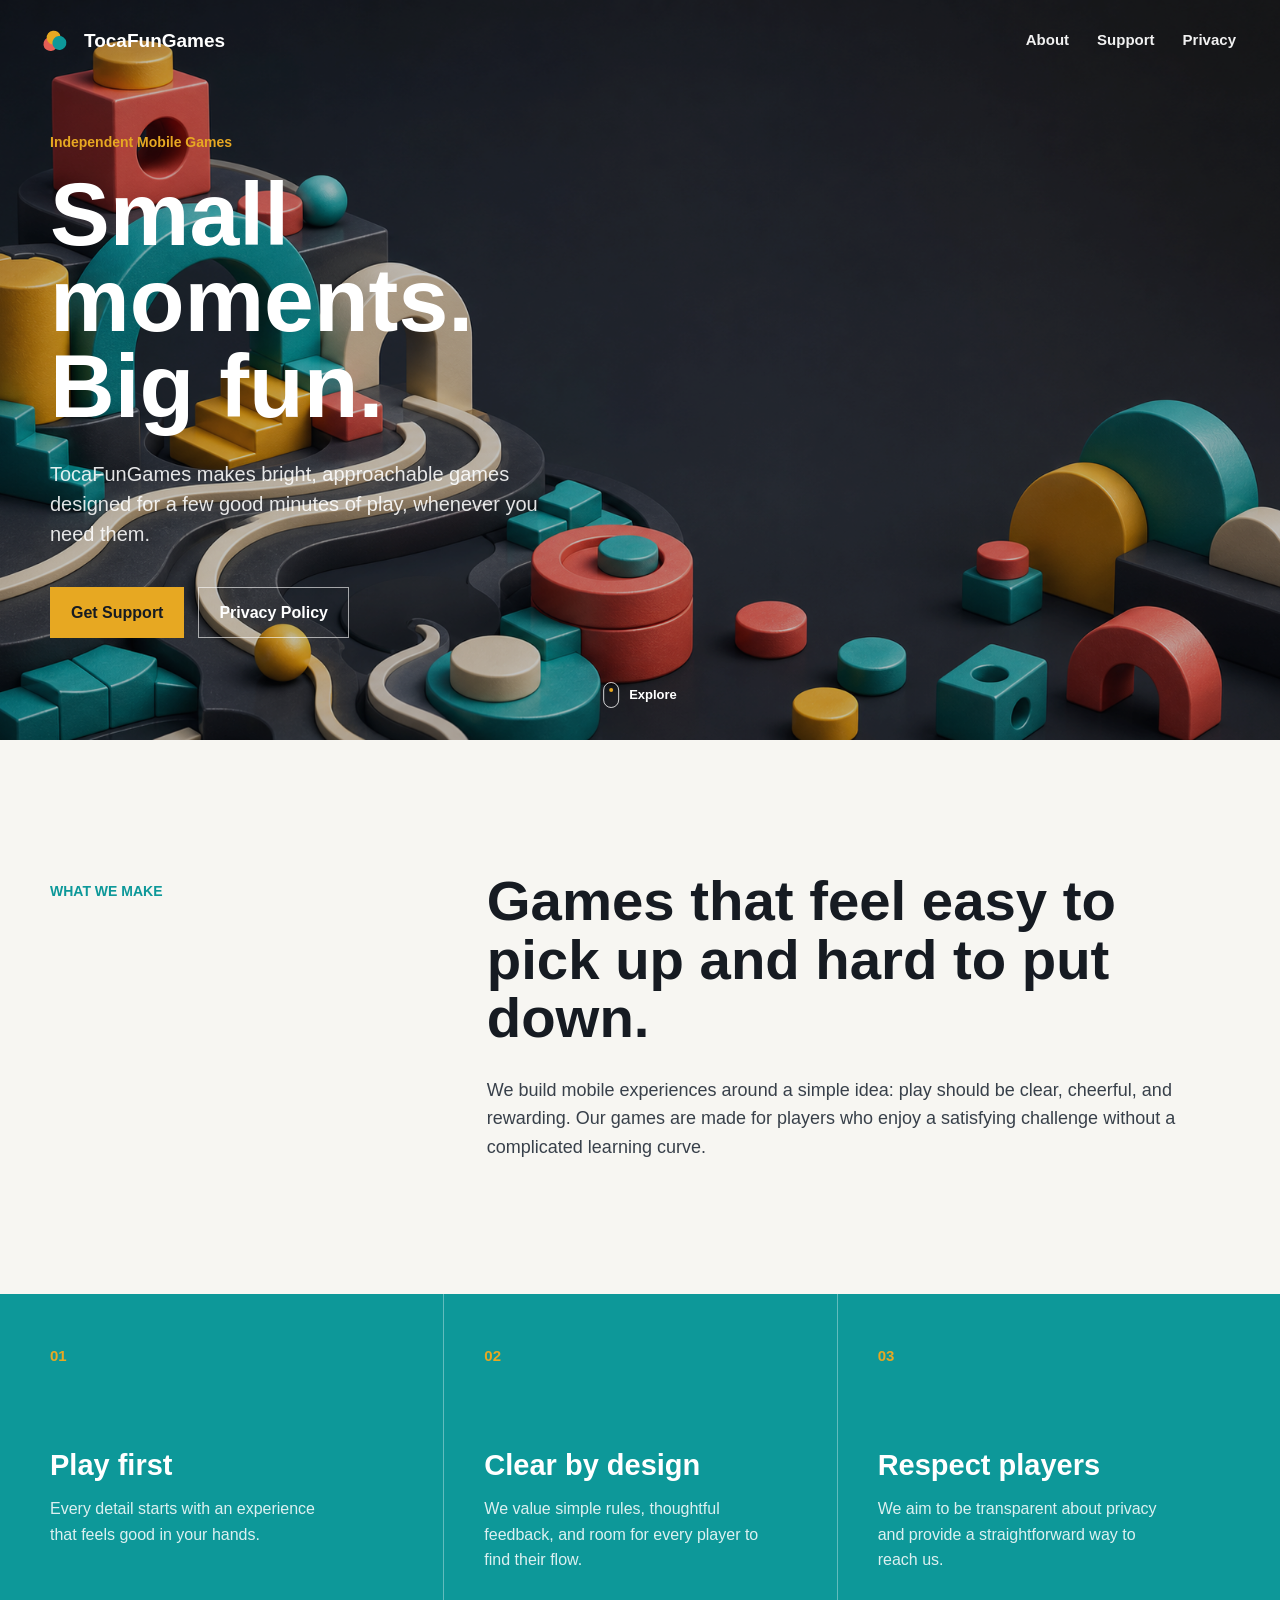
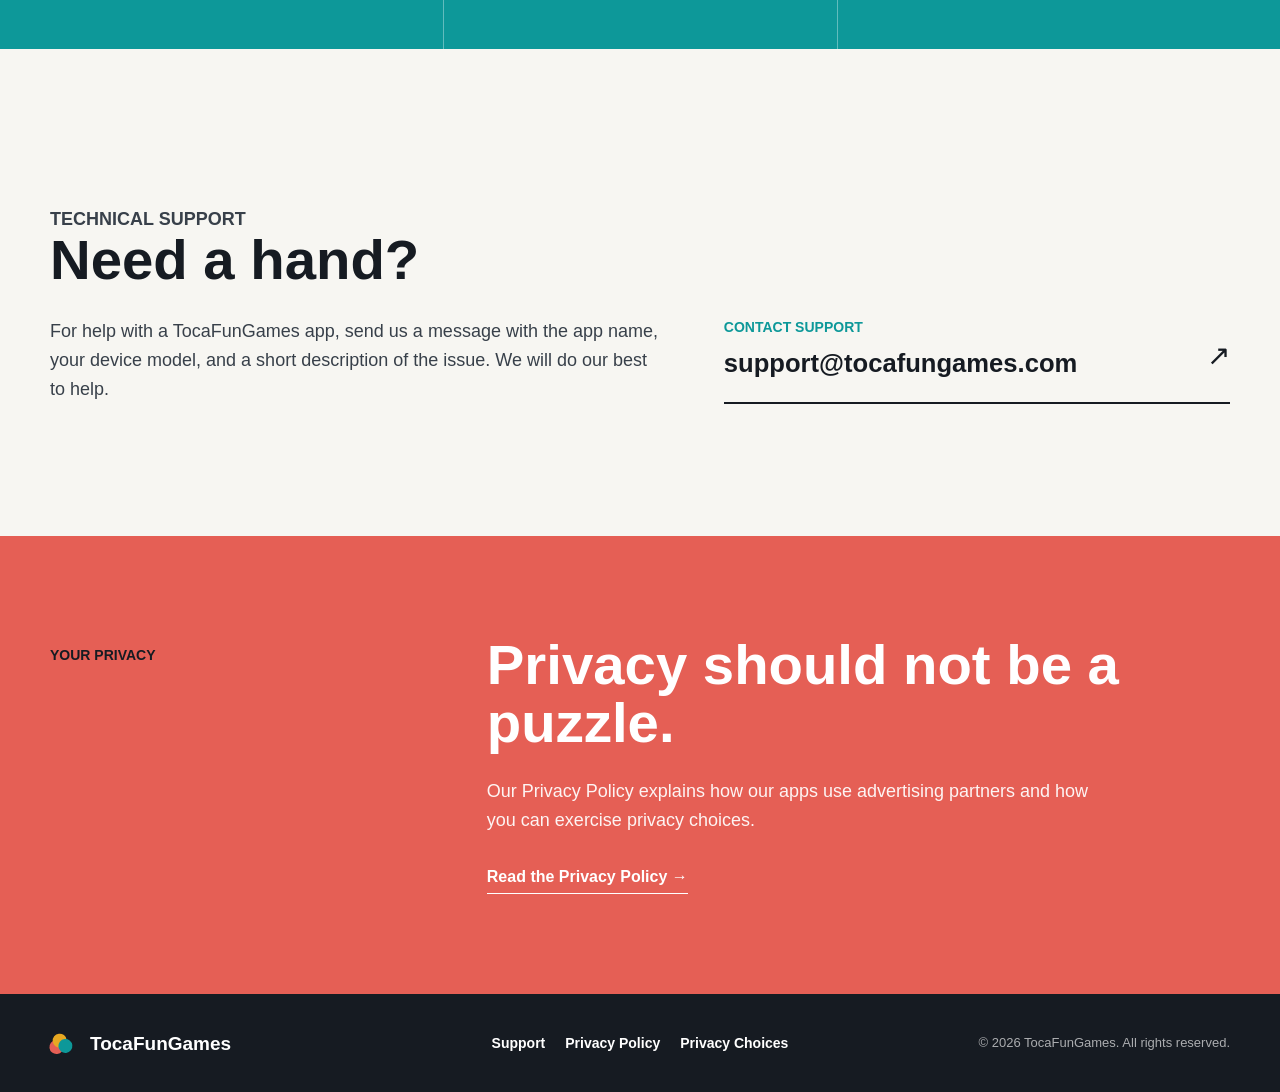
==== index.html @ 4f028a5f "Publish TocaFunGames website" ====
<!doctype html>
<html lang="en">
  <head>
    <meta charset="utf-8">
    <meta name="viewport" content="width=device-width, initial-scale=1">
    <meta name="description" content="TocaFunGames creates playful mobile games for curious players everywhere.">
    <meta name="theme-color" content="#151a21">
    <link rel="icon" href="/favicon.svg" type="image/svg+xml">
    <link rel="stylesheet" href="/assets/site.css">
    <title>TocaFunGames | Playful Games, Made with Care</title>
  </head>
  <body>
    <a class="skip-link" href="#main-content">Skip to content</a>
    <header class="site-header">
      <a class="brand" href="/" aria-label="TocaFunGames home">
        <span class="brand-mark" aria-hidden="true"><i></i><i></i><i></i></span>
        <span>TocaFunGames</span>
      </a>
      <button class="menu-button" type="button" aria-expanded="false" aria-controls="site-navigation">
        <span class="sr-only">Open navigation</span>
        <span aria-hidden="true"></span><span aria-hidden="true"></span>
      </button>
      <nav id="site-navigation" class="site-nav" aria-label="Primary navigation">
        <a href="#about">About</a>
        <a href="#support">Support</a>
        <a href="/privacy/">Privacy</a>
      </nav>
    </header>

    <main id="main-content">
      <section class="hero" aria-labelledby="hero-title">
        <img class="hero-art" src="/assets/playful-world.png" alt="Colorful abstract game pieces arranged in a playful world">
        <div class="hero-shade"></div>
        <div class="hero-content page-width">
          <p class="eyebrow">Independent Mobile Games</p>
          <h1 id="hero-title">Small moments.<br>Big fun.</h1>
          <p class="hero-copy">TocaFunGames makes bright, approachable games designed for a few good minutes of play, whenever you need them.</p>
          <div class="hero-actions">
            <a class="button button-primary" href="#support">Get Support</a>
            <a class="button button-quiet" href="/privacy/">Privacy Policy</a>
          </div>
        </div>
        <a class="scroll-cue" href="#about" aria-label="Explore TocaFunGames"><span></span>Explore</a>
      </section>

      <section id="about" class="intro section page-width" aria-labelledby="about-title">
        <div class="section-label">What we make</div>
        <div class="intro-copy">
          <h2 id="about-title">Games that feel easy to pick up and hard to put down.</h2>
          <p>We build mobile experiences around a simple idea: play should be clear, cheerful, and rewarding. Our games are made for players who enjoy a satisfying challenge without a complicated learning curve.</p>
        </div>
      </section>

      <section class="principles" aria-label="TocaFunGames principles">
        <div class="page-width principle-grid">
          <article>
            <span class="number">01</span>
            <h2>Play first</h2>
            <p>Every detail starts with an experience that feels good in your hands.</p>
          </article>
          <article>
            <span class="number">02</span>
            <h2>Clear by design</h2>
            <p>We value simple rules, thoughtful feedback, and room for every player to find their flow.</p>
          </article>
          <article>
            <span class="number">03</span>
            <h2>Respect players</h2>
            <p>We aim to be transparent about privacy and provide a straightforward way to reach us.</p>
          </article>
        </div>
      </section>

      <section id="support" class="support section page-width" aria-labelledby="support-title">
        <div>
          <p class="section-label">Technical Support</p>
          <h2 id="support-title">Need a hand?</h2>
          <p>For help with a TocaFunGames app, send us a message with the app name, your device model, and a short description of the issue. We will do our best to help.</p>
        </div>
        <a class="support-email" href="mailto:support@tocafungames.com">
          <span>Contact support</span>
          <strong>support@tocafungames.com</strong>
          <span class="arrow" aria-hidden="true">&#8599;</span>
        </a>
      </section>

      <section class="privacy-callout" aria-labelledby="privacy-callout-title">
        <div class="page-width privacy-callout-grid">
          <p class="section-label">Your privacy</p>
          <div>
            <h2 id="privacy-callout-title">Privacy should not be a puzzle.</h2>
            <p>Our Privacy Policy explains how our apps use advertising partners and how you can exercise privacy choices.</p>
            <a class="text-link" href="/privacy/">Read the Privacy Policy <span aria-hidden="true">&#8594;</span></a>
          </div>
        </div>
      </section>
    </main>

    <footer class="site-footer">
      <div class="page-width footer-grid">
        <a class="brand" href="/" aria-label="TocaFunGames home">
          <span class="brand-mark" aria-hidden="true"><i></i><i></i><i></i></span>
          <span>TocaFunGames</span>
        </a>
        <div class="footer-links">
          <a href="#support">Support</a>
          <a href="/privacy/">Privacy Policy</a>
          <a href="/privacy/choices/">Privacy Choices</a>
        </div>
        <p class="copyright">&copy; <span id="year">2026</span> TocaFunGames. All rights reserved.</p>
      </div>
    </footer>
    <script src="/assets/site.js"></script>
  </body>
</html>
---- assets/site.css ----
:root {
  --ink: #161b22;
  --ink-soft: #38404a;
  --paper: #f7f6f2;
  --paper-warm: #efede6;
  --line: #d9d6cd;
  --teal: #0d9899;
  --coral: #e55f55;
  --yellow: #e7a822;
  --mint: #d8f1ed;
  --white: #ffffff;
  --max-width: 1180px;
}

* { box-sizing: border-box; }
html { scroll-behavior: smooth; }
body { margin: 0; background: var(--paper); color: var(--ink); font-family: Inter, ui-sans-serif, -apple-system, BlinkMacSystemFont, "Segoe UI", sans-serif; font-size: 16px; line-height: 1.6; }
a { color: inherit; text-decoration: none; }
a:focus-visible, button:focus-visible { outline: 3px solid var(--yellow); outline-offset: 4px; }
button { font: inherit; }
.page-width { width: min(calc(100% - 48px), var(--max-width)); margin: 0 auto; }
.sr-only { clip: rect(0, 0, 0, 0); clip-path: inset(50%); height: 1px; overflow: hidden; position: absolute; white-space: nowrap; width: 1px; }
.skip-link { background: var(--yellow); color: var(--ink); font-weight: 700; left: 16px; padding: 10px 14px; position: absolute; top: -50px; z-index: 20; }
.skip-link:focus { top: 16px; }

.site-header { align-items: center; color: var(--white); display: flex; justify-content: space-between; left: 50%; max-width: 1380px; padding: 28px 44px; position: absolute; top: 0; transform: translateX(-50%); width: 100%; z-index: 5; }
.site-header-light { color: var(--ink); position: relative; }
.brand { align-items: center; display: inline-flex; font-size: 19px; font-weight: 800; gap: 10px; line-height: 1; white-space: nowrap; }
.brand-mark { display: inline-grid; grid-template-columns: repeat(3, 8px); height: 22px; place-items: center; transform: rotate(-7deg); width: 30px; }
.brand-mark i { border-radius: 50%; display: block; height: 14px; width: 14px; }
.brand-mark i:nth-child(1) { background: var(--coral); transform: translate(2px, 3px); }
.brand-mark i:nth-child(2) { background: var(--yellow); transform: translate(-2px, -3px); }
.brand-mark i:nth-child(3) { background: var(--teal); transform: translate(-5px, 3px); }
.site-nav { align-items: center; display: flex; gap: 28px; }
.site-nav a { font-size: 15px; font-weight: 650; opacity: .94; }
.site-nav a:hover, .site-nav a[aria-current="page"] { color: var(--yellow); }
.site-header-light .site-nav a:hover, .site-header-light .site-nav a[aria-current="page"] { color: var(--coral); }
.menu-button { background: transparent; border: 0; cursor: pointer; display: none; height: 40px; padding: 8px; width: 40px; }
.menu-button > span:not(.sr-only) { background: currentColor; display: block; height: 2px; margin: 5px 0; width: 24px; }

.hero { background: var(--ink); color: var(--white); min-height: 740px; overflow: hidden; position: relative; }
.hero-art { height: 100%; inset: 0; object-fit: cover; object-position: center; position: absolute; width: 100%; }
.hero-shade { background: rgba(11, 15, 21, .25); inset: 0; position: absolute; }
.hero-content { display: flex; flex-direction: column; justify-content: center; min-height: 740px; padding: 132px 0 100px; position: relative; z-index: 1; }
.eyebrow, .section-label { color: var(--teal); font-size: 14px; font-weight: 800; line-height: 1.2; margin: 0 0 20px; }
.hero .eyebrow { color: var(--yellow); }
.hero h1 { font-size: clamp(54px, 7vw, 104px); letter-spacing: 0; line-height: .96; margin: 0; max-width: 680px; }
.hero-copy { color: rgba(255,255,255,.88); font-size: 20px; line-height: 1.5; margin: 30px 0 0; max-width: 535px; }
.hero-actions { display: flex; flex-wrap: wrap; gap: 14px; margin-top: 38px; }
.button { align-items: center; border: 1px solid transparent; display: inline-flex; font-weight: 750; justify-content: center; min-height: 48px; padding: 12px 20px; transition: background-color .2s ease, color .2s ease, border-color .2s ease; }
.button-primary { background: var(--yellow); color: var(--ink); }
.button-primary:hover { background: #ffd26a; }
.button-quiet { border-color: rgba(255,255,255,.6); color: var(--white); }
.button-quiet:hover { background: var(--white); color: var(--ink); }
.scroll-cue { align-items: center; bottom: 32px; display: flex; font-size: 13px; font-weight: 700; gap: 10px; left: 50%; position: absolute; transform: translateX(-50%); z-index: 1; }
.scroll-cue span { border: 1px solid rgba(255,255,255,.8); border-radius: 99px; display: block; height: 26px; position: relative; width: 16px; }
.scroll-cue span::after { background: var(--yellow); border-radius: 50%; content: ""; height: 4px; left: 5px; position: absolute; top: 5px; width: 4px; }

.section { padding: 132px 0; }
.intro { display: grid; gap: 8vw; grid-template-columns: minmax(140px, .45fr) minmax(0, 1fr); }
.section-label { margin: 11px 0 0; text-transform: uppercase; }
.intro h2, .support h2, .privacy-callout h2, .choice-heading h1 { font-size: clamp(36px, 4.4vw, 63px); letter-spacing: 0; line-height: 1.04; margin: 0; max-width: 780px; }
.intro p, .support p { color: var(--ink-soft); font-size: 18px; margin: 28px 0 0; max-width: 700px; }

.principles { background: var(--teal); color: var(--white); }
.principle-grid { display: grid; grid-template-columns: repeat(3, 1fr); }
.principle-grid article { min-height: 355px; padding: 50px 40px 45px 0; }
.principle-grid article + article { border-left: 1px solid rgba(255,255,255,.35); padding-left: 40px; }
.number { color: var(--yellow); display: block; font-size: 15px; font-weight: 800; margin-bottom: 82px; }
.principle-grid h2 { font-size: 29px; line-height: 1.1; margin: 0; }
.principle-grid p { color: rgba(255,255,255,.86); margin: 14px 0 0; max-width: 280px; }

.support { align-items: end; display: grid; gap: 64px; grid-template-columns: 1fr minmax(290px, .83fr); }
.support-email { border-bottom: 2px solid var(--ink); display: grid; gap: 4px; padding: 0 0 18px; position: relative; }
.support-email span:first-child { color: var(--teal); font-size: 14px; font-weight: 800; text-transform: uppercase; }
.support-email strong { font-size: clamp(19px, 2vw, 27px); overflow-wrap: anywhere; }
.support-email .arrow { font-size: 28px; position: absolute; right: 0; top: 18px; transition: transform .2s ease; }
.support-email:hover .arrow { transform: translate(4px, -4px); }

.privacy-callout { background: var(--coral); color: var(--white); padding: 100px 0; }
.privacy-callout-grid { display: grid; gap: 8vw; grid-template-columns: minmax(140px, .45fr) minmax(0, 1fr); }
.privacy-callout .section-label { color: var(--ink); }
.privacy-callout h2 { max-width: 720px; }
.privacy-callout p:not(.section-label) { color: rgba(255,255,255,.93); font-size: 18px; margin: 24px 0 30px; max-width: 620px; }
.text-link { border-bottom: 1px solid currentColor; display: inline-block; font-weight: 800; padding-bottom: 3px; }
.text-link:hover { color: var(--yellow); }

.site-footer { background: var(--ink); color: var(--white); padding: 38px 0; }
.footer-grid { align-items: center; display: grid; gap: 20px; grid-template-columns: 1fr auto 1fr; }
.footer-links { display: flex; flex-wrap: wrap; gap: 20px; justify-content: center; }
.footer-links a { font-size: 14px; font-weight: 650; }
.footer-links a:hover { color: var(--yellow); }
.copyright { color: rgba(255,255,255,.64); font-size: 13px; justify-self: end; margin: 0; text-align: right; }

.policy-page { background: var(--paper); }
.policy-main { padding: 84px 0 120px; }
.policy-heading { border-bottom: 1px solid var(--line); padding: 0 0 52px; }
.policy-heading h1 { font-size: clamp(48px, 6vw, 80px); letter-spacing: 0; line-height: 1; margin: 0; }
.effective-date { color: var(--ink-soft); margin: 22px 0 0; }
.policy-notice { background: var(--mint); margin: 52px 0; max-width: 840px; padding: 28px 30px; }
.policy-notice strong { font-size: 20px; }
.policy-notice p { margin: 8px 0 14px; }
.policy-notice a { border-bottom: 1px solid currentColor; color: #087172; font-size: 15px; font-weight: 800; }
.policy-layout { align-items: start; display: grid; gap: 75px; grid-template-columns: 220px minmax(0, 760px); }
.policy-toc { border-left: 1px solid var(--line); display: grid; gap: 9px; padding-left: 18px; position: sticky; top: 24px; }
.policy-toc p { font-size: 14px; font-weight: 800; margin: 0 0 5px; text-transform: uppercase; }
.policy-toc a { color: var(--ink-soft); font-size: 14px; line-height: 1.35; }
.policy-toc a:hover { color: var(--coral); }
.policy-content { min-width: 0; }
.policy-content section { scroll-margin-top: 30px; }
.policy-content section + section { border-top: 1px solid var(--line); margin-top: 46px; padding-top: 46px; }
.policy-content h2 { font-size: 29px; line-height: 1.15; margin: 0 0 18px; }
.policy-content h3 { font-size: 19px; line-height: 1.3; margin: 28px 0 10px; }
.policy-content p { color: #3e4650; margin: 14px 0; }
.policy-content a { border-bottom: 1px solid var(--teal); color: #087b7c; font-weight: 700; }
.policy-content a:hover { color: var(--coral); }
.policy-content ul { color: #3e4650; margin: 14px 0; padding-left: 23px; }
.policy-content li + li { margin-top: 9px; }
.table-wrap { margin: 24px 0; overflow-x: auto; }
table { border-collapse: collapse; min-width: 530px; width: 100%; }
th, td { border-bottom: 1px solid var(--line); padding: 14px 12px; text-align: left; vertical-align: top; }
th { color: var(--ink-soft); font-size: 13px; text-transform: uppercase; }
td:first-child { font-weight: 750; width: 34%; }

.choice-main { padding: 84px 0 112px; }
.choice-heading { border-bottom: 1px solid var(--line); padding-bottom: 54px; }
.choice-heading p:not(.eyebrow) { color: var(--ink-soft); font-size: 19px; margin: 20px 0 0; }
.choice-grid { display: grid; grid-template-columns: repeat(2, 1fr); margin-top: 56px; }
.choice-grid section { min-height: 300px; padding: 35px 60px 35px 0; }
.choice-grid section:nth-child(even) { border-left: 1px solid var(--line); padding-left: 60px; padding-right: 0; }
.choice-grid section:nth-child(n + 3) { border-top: 1px solid var(--line); }
.choice-number { color: var(--coral); font-size: 15px; font-weight: 800; }
.choice-grid h2 { font-size: 28px; line-height: 1.15; margin: 55px 0 12px; }
.choice-grid p { color: var(--ink-soft); margin: 0; max-width: 420px; }
.choice-grid .text-link { font-size: 15px; margin-top: 18px; }
.choice-footnote { background: var(--paper-warm); margin-top: 44px; padding: 24px 28px; }
.choice-footnote p { margin: 0; }
.choice-footnote a { border-bottom: 1px solid currentColor; color: #087b7c; font-weight: 800; }

@media (max-width: 760px) {
  .page-width { width: min(calc(100% - 32px), var(--max-width)); }
  .site-header { padding: 20px 16px; }
  .site-header-light { padding-bottom: 20px; }
  .brand { font-size: 17px; }
  .menu-button { color: currentColor; display: block; z-index: 2; }
  .site-nav { background: var(--ink); color: var(--white); display: none; flex-direction: column; gap: 0; left: 0; padding: 68px 24px 24px; position: absolute; right: 0; top: 0; }
  .site-nav.is-open { display: flex; }
  .site-nav a { border-top: 1px solid rgba(255,255,255,.2); padding: 14px 0; width: 100%; }
  .site-nav a:last-child { border-bottom: 1px solid rgba(255,255,255,.2); }
  .site-header-light .site-nav a:hover, .site-header-light .site-nav a[aria-current="page"] { color: var(--yellow); }
  .hero { min-height: 720px; }
  .hero-art { object-position: 42% center; }
  .hero-shade { background: rgba(11,15,21,.43); }
  .hero-content { min-height: 720px; padding: 126px 0 92px; }
  .hero h1 { font-size: clamp(48px, 15vw, 71px); }
  .hero-copy { font-size: 18px; max-width: 420px; }
  .scroll-cue { bottom: 26px; }
  .section { padding: 84px 0; }
  .intro, .support, .privacy-callout-grid { gap: 28px; grid-template-columns: 1fr; }
  .section-label { margin: 0; }
  .intro p, .support p, .privacy-callout p:not(.section-label) { font-size: 17px; }
  .principle-grid { grid-template-columns: 1fr; }
  .principle-grid article { min-height: 0; padding: 40px 0; }
  .principle-grid article + article { border-left: 0; border-top: 1px solid rgba(255,255,255,.35); padding-left: 0; }
  .number { margin-bottom: 46px; }
  .support { align-items: start; gap: 48px; }
  .privacy-callout { padding: 75px 0; }
  .footer-grid { align-items: start; grid-template-columns: 1fr; }
  .footer-links { justify-content: flex-start; }
  .copyright { justify-self: start; text-align: left; }
  .policy-main, .choice-main { padding: 52px 0 80px; }
  .policy-heading { padding-bottom: 36px; }
  .policy-notice { margin: 35px 0; padding: 23px 20px; }
  .policy-layout { display: block; }
  .policy-toc { display: none; }
  .policy-content h2 { font-size: 26px; }
  .policy-content section + section { margin-top: 38px; padding-top: 38px; }
  .choice-heading { padding-bottom: 36px; }
  .choice-grid { grid-template-columns: 1fr; margin-top: 35px; }
  .choice-grid section, .choice-grid section:nth-child(even) { border-left: 0; padding: 34px 0; }
  .choice-grid section + section { border-top: 1px solid var(--line); }
  .choice-grid h2 { margin-top: 38px; }
}

@media (max-width: 390px) {
  .hero h1 { font-size: 47px; }
  .support-email strong { font-size: 18px; }
}
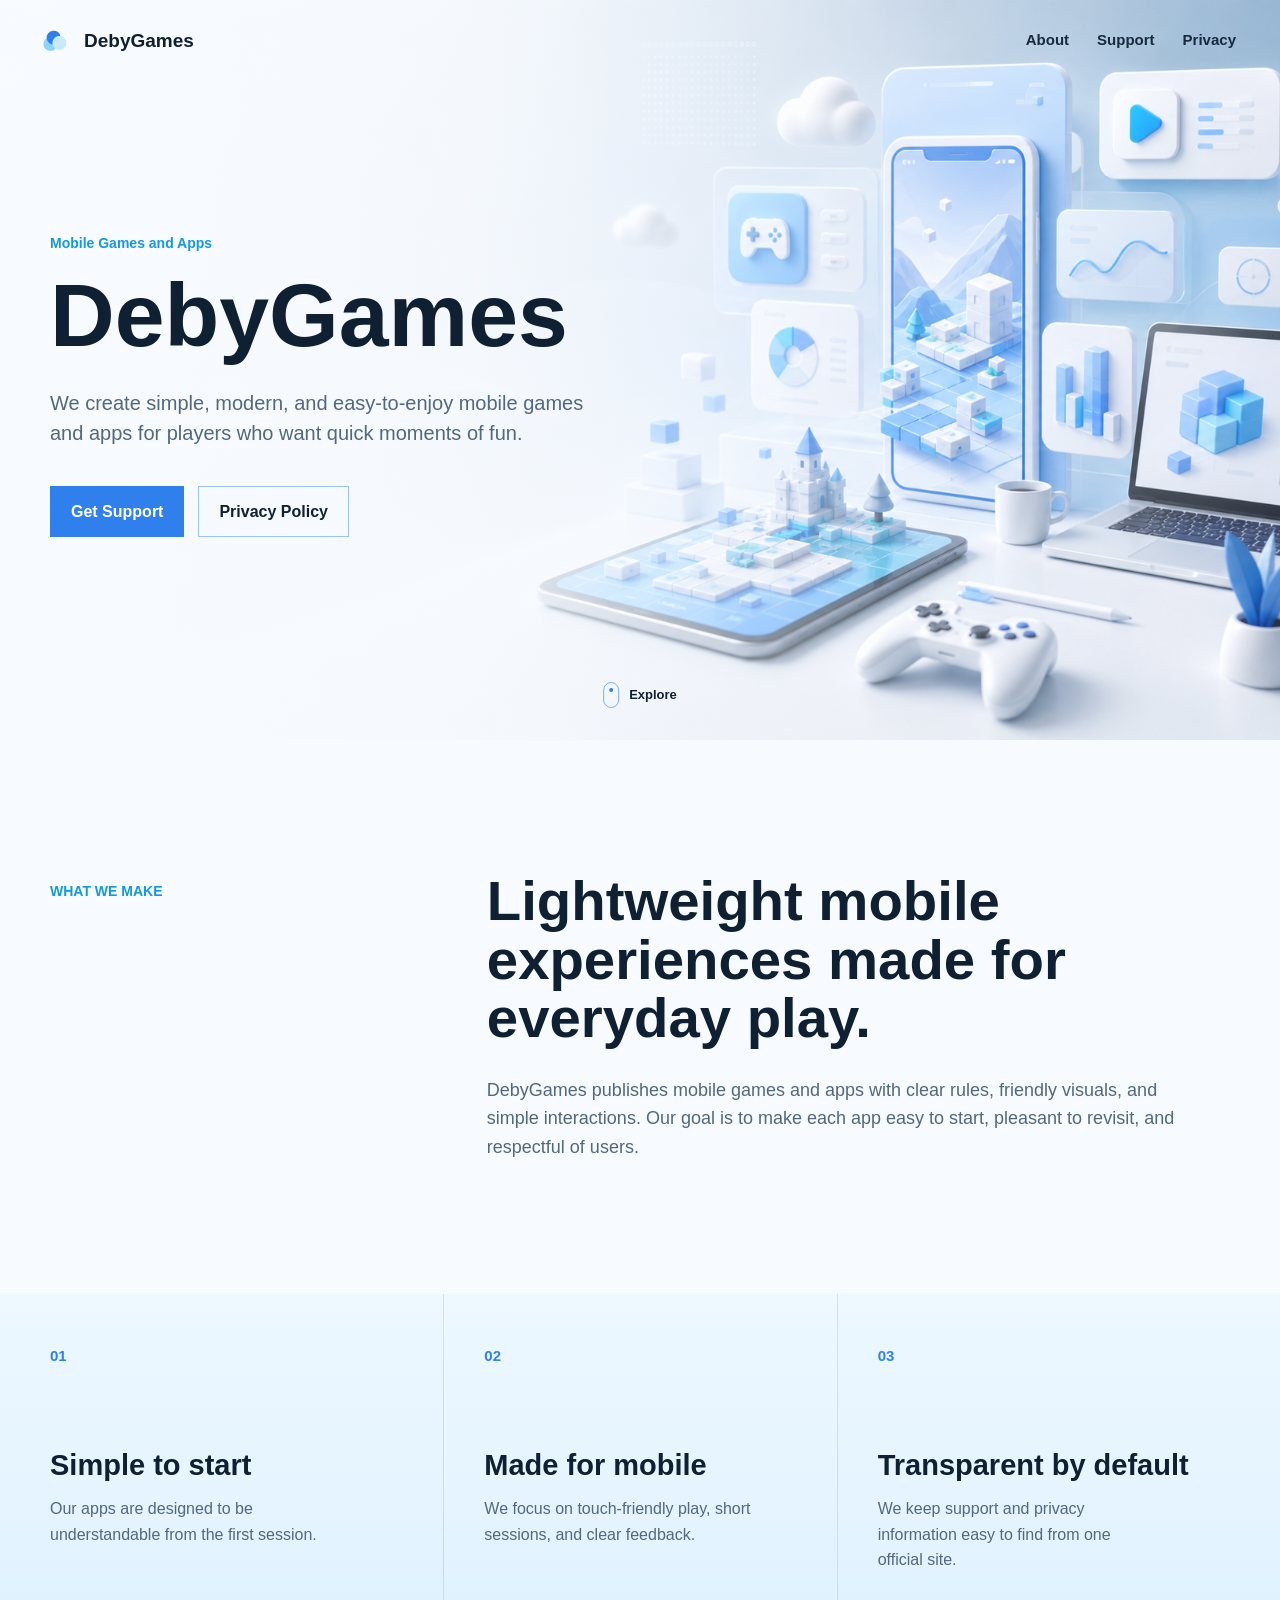
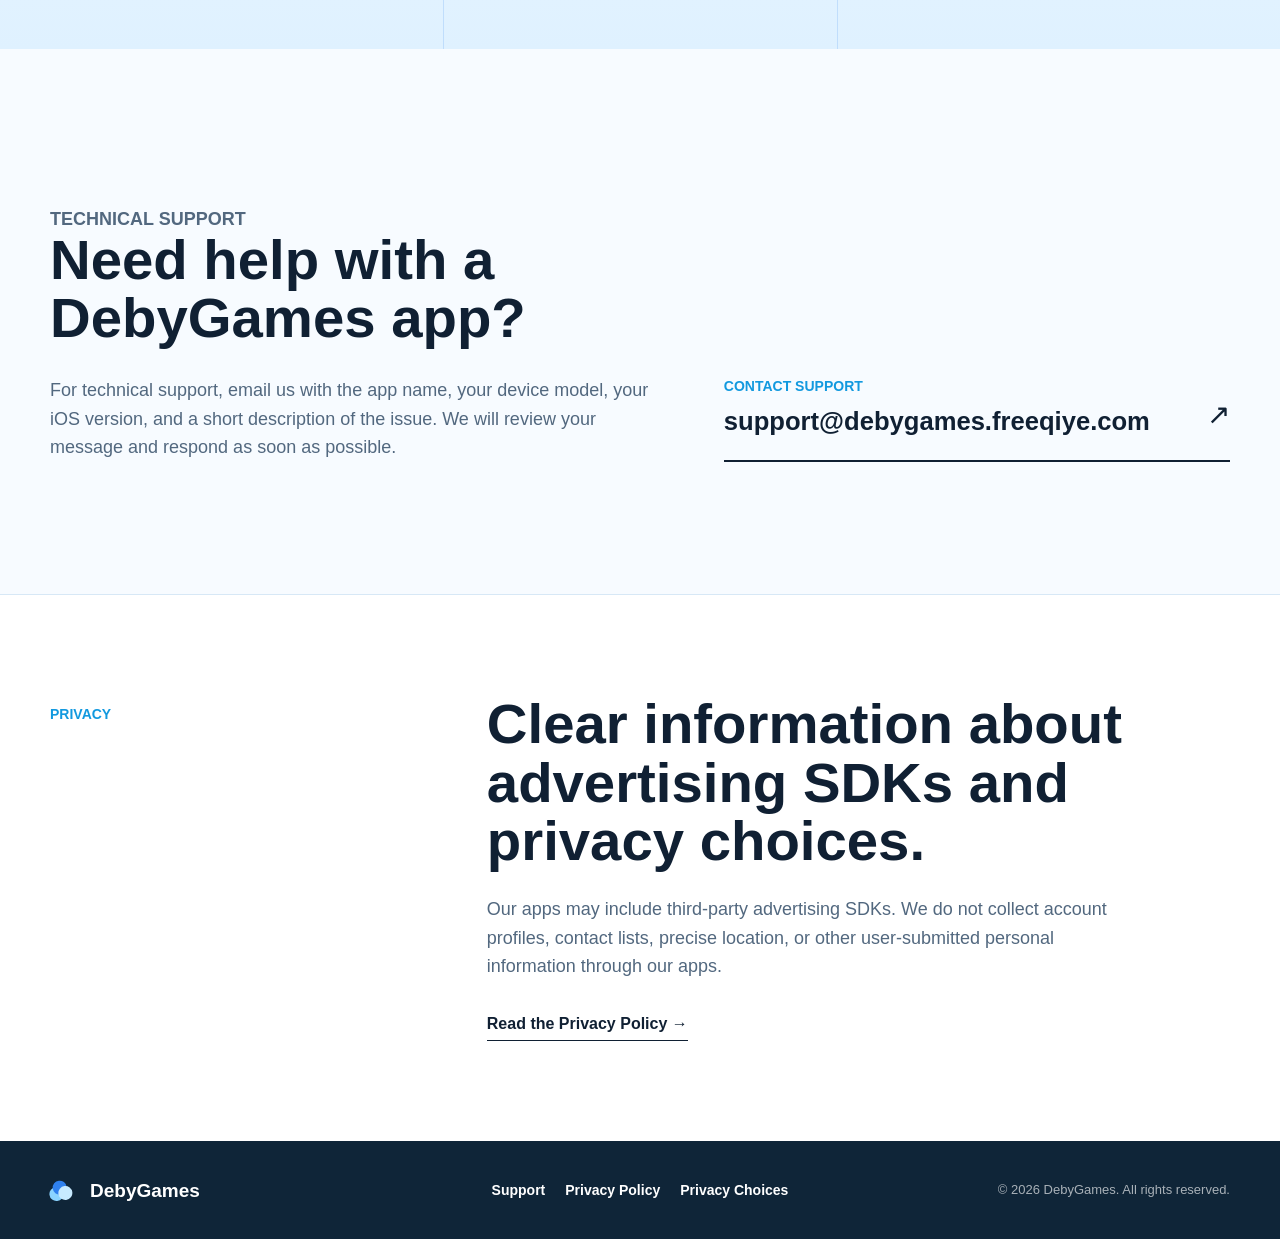
==== commit 9af77fdd: "Update DebyGames contact emails" ====
--- a/index.html
+++ b/index.html
@@ -3,18 +3,18 @@
   <head>
     <meta charset="utf-8">
     <meta name="viewport" content="width=device-width, initial-scale=1">
-    <meta name="description" content="TocaFunGames creates playful mobile games for curious players everywhere.">
-    <meta name="theme-color" content="#151a21">
+    <meta name="description" content="DebyGames creates simple, modern mobile games and apps for everyday play.">
+    <meta name="theme-color" content="#f7fbff">
     <link rel="icon" href="/favicon.svg" type="image/svg+xml">
     <link rel="stylesheet" href="/assets/site.css">
-    <title>TocaFunGames | Playful Games, Made with Care</title>
+    <title>DebyGames | Mobile Games and Apps</title>
   </head>
   <body>
     <a class="skip-link" href="#main-content">Skip to content</a>
     <header class="site-header">
-      <a class="brand" href="/" aria-label="TocaFunGames home">
+      <a class="brand" href="/" aria-label="DebyGames home">
         <span class="brand-mark" aria-hidden="true"><i></i><i></i><i></i></span>
-        <span>TocaFunGames</span>
+        <span>DebyGames</span>
       </a>
       <button class="menu-button" type="button" aria-expanded="false" aria-controls="site-navigation">
         <span class="sr-only">Open navigation</span>
@@ -22,51 +22,51 @@
       </button>
       <nav id="site-navigation" class="site-nav" aria-label="Primary navigation">
         <a href="#about">About</a>
-        <a href="#support">Support</a>
-        <a href="/privacy/">Privacy</a>
+        <a href="/support.html">Support</a>
+        <a href="/privacy-policy.html">Privacy</a>
       </nav>
     </header>
 
     <main id="main-content">
       <section class="hero" aria-labelledby="hero-title">
-        <img class="hero-art" src="/assets/playful-world.png" alt="Colorful abstract game pieces arranged in a playful world">
+        <img class="hero-art" src="/assets/debygames-hero-blue.png" alt="Light sky-blue mobile game development workspace with app panels and game elements">
         <div class="hero-shade"></div>
         <div class="hero-content page-width">
-          <p class="eyebrow">Independent Mobile Games</p>
-          <h1 id="hero-title">Small moments.<br>Big fun.</h1>
-          <p class="hero-copy">TocaFunGames makes bright, approachable games designed for a few good minutes of play, whenever you need them.</p>
+          <p class="eyebrow">Mobile Games and Apps</p>
+          <h1 id="hero-title">DebyGames</h1>
+          <p class="hero-copy">We create simple, modern, and easy-to-enjoy mobile games and apps for players who want quick moments of fun.</p>
           <div class="hero-actions">
-            <a class="button button-primary" href="#support">Get Support</a>
-            <a class="button button-quiet" href="/privacy/">Privacy Policy</a>
+            <a class="button button-primary" href="/support.html">Get Support</a>
+            <a class="button button-quiet" href="/privacy-policy.html">Privacy Policy</a>
           </div>
         </div>
-        <a class="scroll-cue" href="#about" aria-label="Explore TocaFunGames"><span></span>Explore</a>
+        <a class="scroll-cue" href="#about" aria-label="Explore DebyGames"><span></span>Explore</a>
       </section>
 
       <section id="about" class="intro section page-width" aria-labelledby="about-title">
         <div class="section-label">What we make</div>
         <div class="intro-copy">
-          <h2 id="about-title">Games that feel easy to pick up and hard to put down.</h2>
-          <p>We build mobile experiences around a simple idea: play should be clear, cheerful, and rewarding. Our games are made for players who enjoy a satisfying challenge without a complicated learning curve.</p>
+          <h2 id="about-title">Lightweight mobile experiences made for everyday play.</h2>
+          <p>DebyGames publishes mobile games and apps with clear rules, friendly visuals, and simple interactions. Our goal is to make each app easy to start, pleasant to revisit, and respectful of users.</p>
         </div>
       </section>
 
-      <section class="principles" aria-label="TocaFunGames principles">
+      <section class="principles" aria-label="DebyGames principles">
         <div class="page-width principle-grid">
           <article>
             <span class="number">01</span>
-            <h2>Play first</h2>
-            <p>Every detail starts with an experience that feels good in your hands.</p>
+            <h2>Simple to start</h2>
+            <p>Our apps are designed to be understandable from the first session.</p>
           </article>
           <article>
             <span class="number">02</span>
-            <h2>Clear by design</h2>
-            <p>We value simple rules, thoughtful feedback, and room for every player to find their flow.</p>
+            <h2>Made for mobile</h2>
+            <p>We focus on touch-friendly play, short sessions, and clear feedback.</p>
           </article>
           <article>
             <span class="number">03</span>
-            <h2>Respect players</h2>
-            <p>We aim to be transparent about privacy and provide a straightforward way to reach us.</p>
+            <h2>Transparent by default</h2>
+            <p>We keep support and privacy information easy to find from one official site.</p>
           </article>
         </div>
       </section>
@@ -74,23 +74,23 @@
       <section id="support" class="support section page-width" aria-labelledby="support-title">
         <div>
           <p class="section-label">Technical Support</p>
-          <h2 id="support-title">Need a hand?</h2>
-          <p>For help with a TocaFunGames app, send us a message with the app name, your device model, and a short description of the issue. We will do our best to help.</p>
+          <h2 id="support-title">Need help with a DebyGames app?</h2>
+          <p>For technical support, email us with the app name, your device model, your iOS version, and a short description of the issue. We will review your message and respond as soon as possible.</p>
         </div>
-        <a class="support-email" href="mailto:support@tocafungames.com">
+        <a class="support-email" href="mailto:support@debygames.freeqiye.com">
           <span>Contact support</span>
-          <strong>support@tocafungames.com</strong>
+          <strong>support@debygames.freeqiye.com</strong>
           <span class="arrow" aria-hidden="true">&#8599;</span>
         </a>
       </section>
 
       <section class="privacy-callout" aria-labelledby="privacy-callout-title">
         <div class="page-width privacy-callout-grid">
-          <p class="section-label">Your privacy</p>
+          <p class="section-label">Privacy</p>
           <div>
-            <h2 id="privacy-callout-title">Privacy should not be a puzzle.</h2>
-            <p>Our Privacy Policy explains how our apps use advertising partners and how you can exercise privacy choices.</p>
-            <a class="text-link" href="/privacy/">Read the Privacy Policy <span aria-hidden="true">&#8594;</span></a>
+            <h2 id="privacy-callout-title">Clear information about advertising SDKs and privacy choices.</h2>
+            <p>Our apps may include third-party advertising SDKs. We do not collect account profiles, contact lists, precise location, or other user-submitted personal information through our apps.</p>
+            <a class="text-link" href="/privacy-policy.html">Read the Privacy Policy <span aria-hidden="true">&#8594;</span></a>
           </div>
         </div>
       </section>
@@ -98,16 +98,16 @@
 
     <footer class="site-footer">
       <div class="page-width footer-grid">
-        <a class="brand" href="/" aria-label="TocaFunGames home">
+        <a class="brand" href="/" aria-label="DebyGames home">
           <span class="brand-mark" aria-hidden="true"><i></i><i></i><i></i></span>
-          <span>TocaFunGames</span>
+          <span>DebyGames</span>
         </a>
         <div class="footer-links">
-          <a href="#support">Support</a>
-          <a href="/privacy/">Privacy Policy</a>
+          <a href="/support.html">Support</a>
+          <a href="/privacy-policy.html">Privacy Policy</a>
           <a href="/privacy/choices/">Privacy Choices</a>
         </div>
-        <p class="copyright">&copy; <span id="year">2026</span> TocaFunGames. All rights reserved.</p>
+        <p class="copyright">&copy; <span id="year">2026</span> DebyGames. All rights reserved.</p>
       </div>
     </footer>
     <script src="/assets/site.js"></script>
--- a/assets/site.css
+++ b/assets/site.css
@@ -1,13 +1,13 @@
 :root {
-  --ink: #161b22;
-  --ink-soft: #38404a;
-  --paper: #f7f6f2;
-  --paper-warm: #efede6;
-  --line: #d9d6cd;
-  --teal: #0d9899;
-  --coral: #e55f55;
-  --yellow: #e7a822;
-  --mint: #d8f1ed;
+  --ink: #102033;
+  --ink-soft: #52687f;
+  --paper: #f7fbff;
+  --paper-warm: #eef7ff;
+  --line: #d7e8f6;
+  --teal: #1299df;
+  --coral: #e7f5ff;
+  --yellow: #2f80ed;
+  --mint: #eaf7ff;
   --white: #ffffff;
   --max-width: 1180px;
 }
@@ -23,37 +23,37 @@
 .skip-link { background: var(--yellow); color: var(--ink); font-weight: 700; left: 16px; padding: 10px 14px; position: absolute; top: -50px; z-index: 20; }
 .skip-link:focus { top: 16px; }
 
-.site-header { align-items: center; color: var(--white); display: flex; justify-content: space-between; left: 50%; max-width: 1380px; padding: 28px 44px; position: absolute; top: 0; transform: translateX(-50%); width: 100%; z-index: 5; }
+.site-header { align-items: center; color: var(--ink); display: flex; justify-content: space-between; left: 50%; max-width: 1380px; padding: 28px 44px; position: absolute; top: 0; transform: translateX(-50%); width: 100%; z-index: 5; }
 .site-header-light { color: var(--ink); position: relative; }
 .brand { align-items: center; display: inline-flex; font-size: 19px; font-weight: 800; gap: 10px; line-height: 1; white-space: nowrap; }
 .brand-mark { display: inline-grid; grid-template-columns: repeat(3, 8px); height: 22px; place-items: center; transform: rotate(-7deg); width: 30px; }
 .brand-mark i { border-radius: 50%; display: block; height: 14px; width: 14px; }
-.brand-mark i:nth-child(1) { background: var(--coral); transform: translate(2px, 3px); }
-.brand-mark i:nth-child(2) { background: var(--yellow); transform: translate(-2px, -3px); }
-.brand-mark i:nth-child(3) { background: var(--teal); transform: translate(-5px, 3px); }
+.brand-mark i:nth-child(1) { background: #8bd4ff; transform: translate(2px, 3px); }
+.brand-mark i:nth-child(2) { background: #2f80ed; transform: translate(-2px, -3px); }
+.brand-mark i:nth-child(3) { background: #c7eaff; transform: translate(-5px, 3px); }
 .site-nav { align-items: center; display: flex; gap: 28px; }
 .site-nav a { font-size: 15px; font-weight: 650; opacity: .94; }
 .site-nav a:hover, .site-nav a[aria-current="page"] { color: var(--yellow); }
-.site-header-light .site-nav a:hover, .site-header-light .site-nav a[aria-current="page"] { color: var(--coral); }
+.site-header-light .site-nav a:hover, .site-header-light .site-nav a[aria-current="page"] { color: var(--yellow); }
 .menu-button { background: transparent; border: 0; cursor: pointer; display: none; height: 40px; padding: 8px; width: 40px; }
 .menu-button > span:not(.sr-only) { background: currentColor; display: block; height: 2px; margin: 5px 0; width: 24px; }
 
-.hero { background: var(--ink); color: var(--white); min-height: 740px; overflow: hidden; position: relative; }
+.hero { background: #edf7ff; color: var(--ink); min-height: 740px; overflow: hidden; position: relative; }
 .hero-art { height: 100%; inset: 0; object-fit: cover; object-position: center; position: absolute; width: 100%; }
-.hero-shade { background: rgba(11, 15, 21, .25); inset: 0; position: absolute; }
+.hero-shade { background: linear-gradient(90deg, rgba(247, 251, 255, .96) 0%, rgba(247, 251, 255, .84) 36%, rgba(247, 251, 255, .28) 70%, rgba(247, 251, 255, .08) 100%); inset: 0; position: absolute; }
 .hero-content { display: flex; flex-direction: column; justify-content: center; min-height: 740px; padding: 132px 0 100px; position: relative; z-index: 1; }
 .eyebrow, .section-label { color: var(--teal); font-size: 14px; font-weight: 800; line-height: 1.2; margin: 0 0 20px; }
-.hero .eyebrow { color: var(--yellow); }
+.hero .eyebrow { color: var(--teal); }
 .hero h1 { font-size: clamp(54px, 7vw, 104px); letter-spacing: 0; line-height: .96; margin: 0; max-width: 680px; }
-.hero-copy { color: rgba(255,255,255,.88); font-size: 20px; line-height: 1.5; margin: 30px 0 0; max-width: 535px; }
+.hero-copy { color: var(--ink-soft); font-size: 20px; line-height: 1.5; margin: 30px 0 0; max-width: 535px; }
 .hero-actions { display: flex; flex-wrap: wrap; gap: 14px; margin-top: 38px; }
 .button { align-items: center; border: 1px solid transparent; display: inline-flex; font-weight: 750; justify-content: center; min-height: 48px; padding: 12px 20px; transition: background-color .2s ease, color .2s ease, border-color .2s ease; }
-.button-primary { background: var(--yellow); color: var(--ink); }
-.button-primary:hover { background: #ffd26a; }
-.button-quiet { border-color: rgba(255,255,255,.6); color: var(--white); }
-.button-quiet:hover { background: var(--white); color: var(--ink); }
+.button-primary { background: var(--yellow); color: var(--white); }
+.button-primary:hover { background: #1f6fda; }
+.button-quiet { border-color: rgba(47,128,237,.45); color: var(--ink); }
+.button-quiet:hover { background: var(--white); border-color: var(--yellow); color: var(--yellow); }
 .scroll-cue { align-items: center; bottom: 32px; display: flex; font-size: 13px; font-weight: 700; gap: 10px; left: 50%; position: absolute; transform: translateX(-50%); z-index: 1; }
-.scroll-cue span { border: 1px solid rgba(255,255,255,.8); border-radius: 99px; display: block; height: 26px; position: relative; width: 16px; }
+.scroll-cue span { border: 1px solid rgba(47,128,237,.6); border-radius: 99px; display: block; height: 26px; position: relative; width: 16px; }
 .scroll-cue span::after { background: var(--yellow); border-radius: 50%; content: ""; height: 4px; left: 5px; position: absolute; top: 5px; width: 4px; }
 
 .section { padding: 132px 0; }
@@ -62,13 +62,13 @@
 .intro h2, .support h2, .privacy-callout h2, .choice-heading h1 { font-size: clamp(36px, 4.4vw, 63px); letter-spacing: 0; line-height: 1.04; margin: 0; max-width: 780px; }
 .intro p, .support p { color: var(--ink-soft); font-size: 18px; margin: 28px 0 0; max-width: 700px; }
 
-.principles { background: var(--teal); color: var(--white); }
+.principles { background: linear-gradient(180deg, #edf8ff 0%, #dff1ff 100%); color: var(--ink); }
 .principle-grid { display: grid; grid-template-columns: repeat(3, 1fr); }
 .principle-grid article { min-height: 355px; padding: 50px 40px 45px 0; }
-.principle-grid article + article { border-left: 1px solid rgba(255,255,255,.35); padding-left: 40px; }
+.principle-grid article + article { border-left: 1px solid rgba(47,128,237,.18); padding-left: 40px; }
 .number { color: var(--yellow); display: block; font-size: 15px; font-weight: 800; margin-bottom: 82px; }
 .principle-grid h2 { font-size: 29px; line-height: 1.1; margin: 0; }
-.principle-grid p { color: rgba(255,255,255,.86); margin: 14px 0 0; max-width: 280px; }
+.principle-grid p { color: var(--ink-soft); margin: 14px 0 0; max-width: 280px; }
 
 .support { align-items: end; display: grid; gap: 64px; grid-template-columns: 1fr minmax(290px, .83fr); }
 .support-email { border-bottom: 2px solid var(--ink); display: grid; gap: 4px; padding: 0 0 18px; position: relative; }
@@ -77,15 +77,15 @@
 .support-email .arrow { font-size: 28px; position: absolute; right: 0; top: 18px; transition: transform .2s ease; }
 .support-email:hover .arrow { transform: translate(4px, -4px); }
 
-.privacy-callout { background: var(--coral); color: var(--white); padding: 100px 0; }
+.privacy-callout { background: #ffffff; border-top: 1px solid var(--line); color: var(--ink); padding: 100px 0; }
 .privacy-callout-grid { display: grid; gap: 8vw; grid-template-columns: minmax(140px, .45fr) minmax(0, 1fr); }
-.privacy-callout .section-label { color: var(--ink); }
+.privacy-callout .section-label { color: var(--teal); }
 .privacy-callout h2 { max-width: 720px; }
-.privacy-callout p:not(.section-label) { color: rgba(255,255,255,.93); font-size: 18px; margin: 24px 0 30px; max-width: 620px; }
+.privacy-callout p:not(.section-label) { color: var(--ink-soft); font-size: 18px; margin: 24px 0 30px; max-width: 620px; }
 .text-link { border-bottom: 1px solid currentColor; display: inline-block; font-weight: 800; padding-bottom: 3px; }
 .text-link:hover { color: var(--yellow); }
 
-.site-footer { background: var(--ink); color: var(--white); padding: 38px 0; }
+.site-footer { background: #0f2538; color: var(--white); padding: 38px 0; }
 .footer-grid { align-items: center; display: grid; gap: 20px; grid-template-columns: 1fr auto 1fr; }
 .footer-links { display: flex; flex-wrap: wrap; gap: 20px; justify-content: center; }
 .footer-links a { font-size: 14px; font-weight: 650; }
@@ -105,15 +105,15 @@
 .policy-toc { border-left: 1px solid var(--line); display: grid; gap: 9px; padding-left: 18px; position: sticky; top: 24px; }
 .policy-toc p { font-size: 14px; font-weight: 800; margin: 0 0 5px; text-transform: uppercase; }
 .policy-toc a { color: var(--ink-soft); font-size: 14px; line-height: 1.35; }
-.policy-toc a:hover { color: var(--coral); }
+.policy-toc a:hover { color: var(--yellow); }
 .policy-content { min-width: 0; }
 .policy-content section { scroll-margin-top: 30px; }
 .policy-content section + section { border-top: 1px solid var(--line); margin-top: 46px; padding-top: 46px; }
 .policy-content h2 { font-size: 29px; line-height: 1.15; margin: 0 0 18px; }
 .policy-content h3 { font-size: 19px; line-height: 1.3; margin: 28px 0 10px; }
 .policy-content p { color: #3e4650; margin: 14px 0; }
-.policy-content a { border-bottom: 1px solid var(--teal); color: #087b7c; font-weight: 700; }
-.policy-content a:hover { color: var(--coral); }
+.policy-content a { border-bottom: 1px solid var(--teal); color: #147cc3; font-weight: 700; }
+.policy-content a:hover { color: var(--yellow); }
 .policy-content ul { color: #3e4650; margin: 14px 0; padding-left: 23px; }
 .policy-content li + li { margin-top: 9px; }
 .table-wrap { margin: 24px 0; overflow-x: auto; }
@@ -129,13 +129,17 @@
 .choice-grid section { min-height: 300px; padding: 35px 60px 35px 0; }
 .choice-grid section:nth-child(even) { border-left: 1px solid var(--line); padding-left: 60px; padding-right: 0; }
 .choice-grid section:nth-child(n + 3) { border-top: 1px solid var(--line); }
-.choice-number { color: var(--coral); font-size: 15px; font-weight: 800; }
+.choice-number { color: var(--yellow); font-size: 15px; font-weight: 800; }
 .choice-grid h2 { font-size: 28px; line-height: 1.15; margin: 55px 0 12px; }
 .choice-grid p { color: var(--ink-soft); margin: 0; max-width: 420px; }
 .choice-grid .text-link { font-size: 15px; margin-top: 18px; }
 .choice-footnote { background: var(--paper-warm); margin-top: 44px; padding: 24px 28px; }
 .choice-footnote p { margin: 0; }
-.choice-footnote a { border-bottom: 1px solid currentColor; color: #087b7c; font-weight: 800; }
+.choice-footnote a { border-bottom: 1px solid currentColor; color: #147cc3; font-weight: 800; }
+.support-panel { align-items: end; background: var(--paper-warm); display: grid; gap: 48px; grid-template-columns: minmax(0, 1fr) minmax(280px, .75fr); margin: 48px 0 8px; padding: 38px; }
+.support-panel h2 { font-size: clamp(30px, 4vw, 48px); line-height: 1.05; margin: 0 0 18px; }
+.support-panel p { color: var(--ink-soft); font-size: 18px; margin: 0; max-width: 650px; }
+.faq-grid { margin-top: 34px; }
 
 @media (max-width: 760px) {
   .page-width { width: min(calc(100% - 32px), var(--max-width)); }
@@ -147,10 +151,10 @@
   .site-nav.is-open { display: flex; }
   .site-nav a { border-top: 1px solid rgba(255,255,255,.2); padding: 14px 0; width: 100%; }
   .site-nav a:last-child { border-bottom: 1px solid rgba(255,255,255,.2); }
-  .site-header-light .site-nav a:hover, .site-header-light .site-nav a[aria-current="page"] { color: var(--yellow); }
+  .site-header-light .site-nav a:hover, .site-header-light .site-nav a[aria-current="page"] { color: #8bd4ff; }
   .hero { min-height: 720px; }
   .hero-art { object-position: 42% center; }
-  .hero-shade { background: rgba(11,15,21,.43); }
+  .hero-shade { background: linear-gradient(90deg, rgba(247,251,255,.97) 0%, rgba(247,251,255,.82) 58%, rgba(247,251,255,.34) 100%); }
   .hero-content { min-height: 720px; padding: 126px 0 92px; }
   .hero h1 { font-size: clamp(48px, 15vw, 71px); }
   .hero-copy { font-size: 18px; max-width: 420px; }
@@ -161,7 +165,7 @@
   .intro p, .support p, .privacy-callout p:not(.section-label) { font-size: 17px; }
   .principle-grid { grid-template-columns: 1fr; }
   .principle-grid article { min-height: 0; padding: 40px 0; }
-  .principle-grid article + article { border-left: 0; border-top: 1px solid rgba(255,255,255,.35); padding-left: 0; }
+  .principle-grid article + article { border-left: 0; border-top: 1px solid rgba(47,128,237,.18); padding-left: 0; }
   .number { margin-bottom: 46px; }
   .support { align-items: start; gap: 48px; }
   .privacy-callout { padding: 75px 0; }
@@ -180,6 +184,7 @@
   .choice-grid section, .choice-grid section:nth-child(even) { border-left: 0; padding: 34px 0; }
   .choice-grid section + section { border-top: 1px solid var(--line); }
   .choice-grid h2 { margin-top: 38px; }
+  .support-panel { align-items: start; grid-template-columns: 1fr; margin-top: 34px; padding: 24px 20px; }
 }
 
 @media (max-width: 390px) {
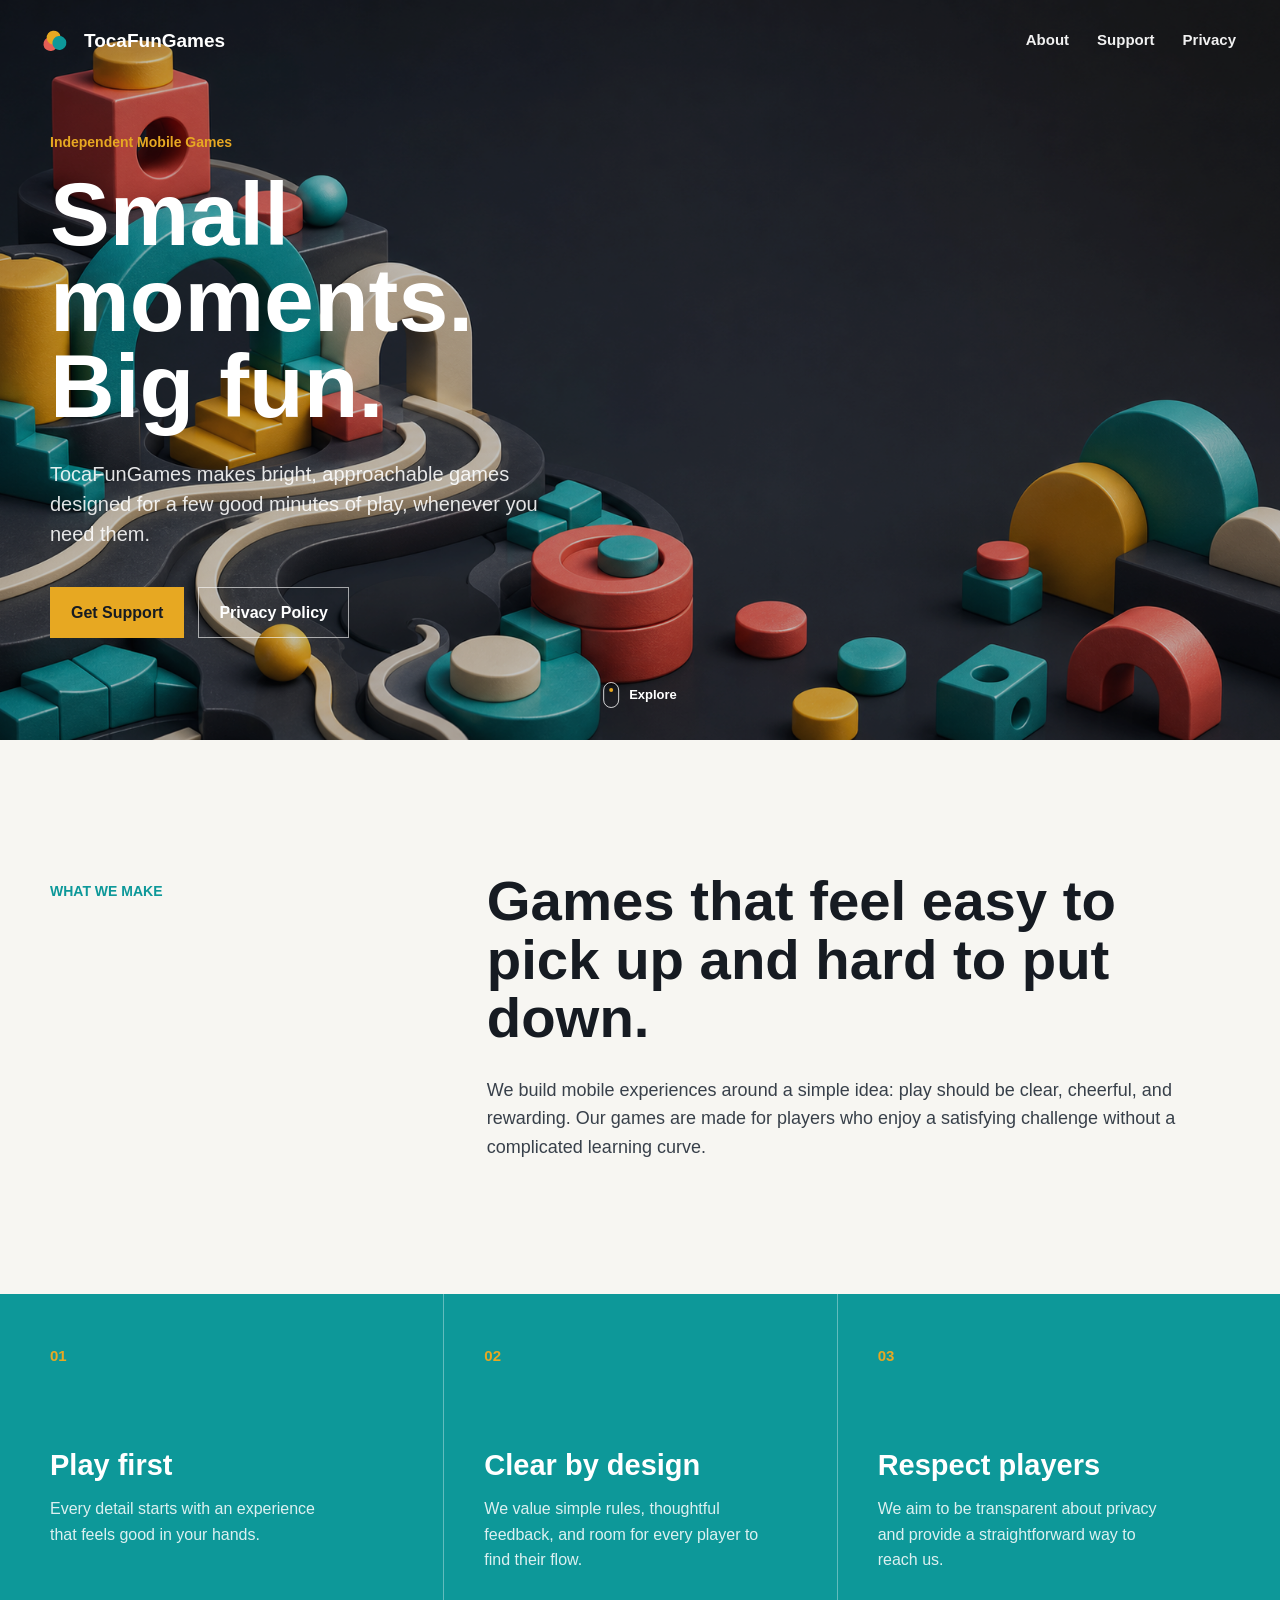
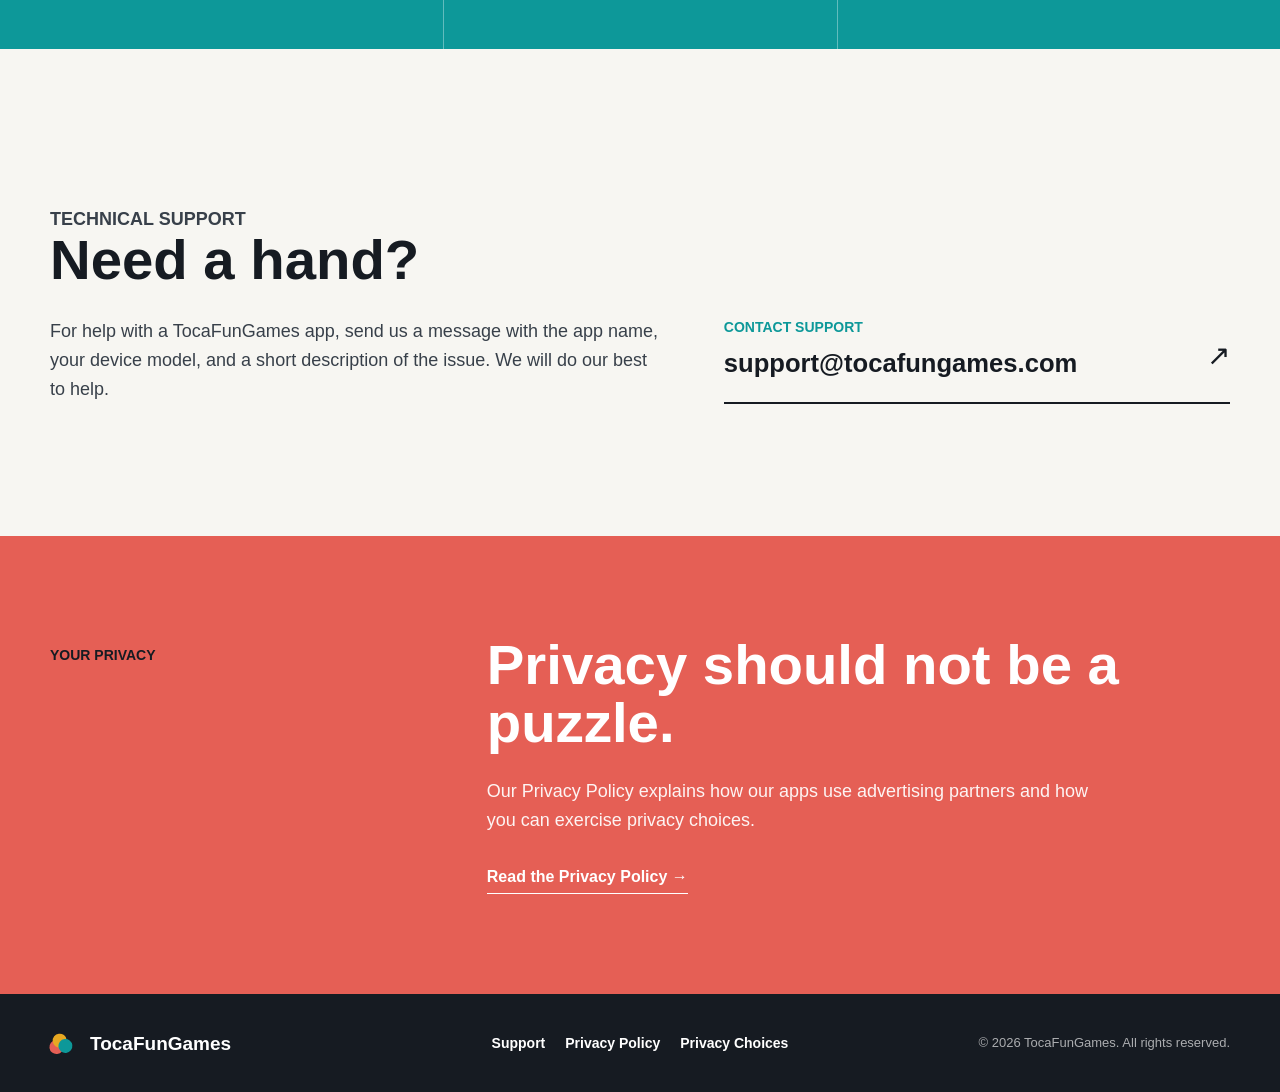
==== commit e24cde82: "Add files via upload Restore original TocaFunGames website" ====
--- a/index.html
+++ b/index.html
@@ -3,18 +3,18 @@
   <head>
     <meta charset="utf-8">
     <meta name="viewport" content="width=device-width, initial-scale=1">
-    <meta name="description" content="DebyGames creates simple, modern mobile games and apps for everyday play.">
-    <meta name="theme-color" content="#f7fbff">
+    <meta name="description" content="TocaFunGames creates playful mobile games for curious players everywhere.">
+    <meta name="theme-color" content="#151a21">
     <link rel="icon" href="/favicon.svg" type="image/svg+xml">
     <link rel="stylesheet" href="/assets/site.css">
-    <title>DebyGames | Mobile Games and Apps</title>
+    <title>TocaFunGames | Playful Games, Made with Care</title>
   </head>
   <body>
     <a class="skip-link" href="#main-content">Skip to content</a>
     <header class="site-header">
-      <a class="brand" href="/" aria-label="DebyGames home">
+      <a class="brand" href="/" aria-label="TocaFunGames home">
         <span class="brand-mark" aria-hidden="true"><i></i><i></i><i></i></span>
-        <span>DebyGames</span>
+        <span>TocaFunGames</span>
       </a>
       <button class="menu-button" type="button" aria-expanded="false" aria-controls="site-navigation">
         <span class="sr-only">Open navigation</span>
@@ -22,51 +22,51 @@
       </button>
       <nav id="site-navigation" class="site-nav" aria-label="Primary navigation">
         <a href="#about">About</a>
-        <a href="/support.html">Support</a>
-        <a href="/privacy-policy.html">Privacy</a>
+        <a href="#support">Support</a>
+        <a href="/privacy/">Privacy</a>
       </nav>
     </header>
 
     <main id="main-content">
       <section class="hero" aria-labelledby="hero-title">
-        <img class="hero-art" src="/assets/debygames-hero-blue.png" alt="Light sky-blue mobile game development workspace with app panels and game elements">
+        <img class="hero-art" src="/assets/playful-world.png" alt="Colorful abstract game pieces arranged in a playful world">
         <div class="hero-shade"></div>
         <div class="hero-content page-width">
-          <p class="eyebrow">Mobile Games and Apps</p>
-          <h1 id="hero-title">DebyGames</h1>
-          <p class="hero-copy">We create simple, modern, and easy-to-enjoy mobile games and apps for players who want quick moments of fun.</p>
+          <p class="eyebrow">Independent Mobile Games</p>
+          <h1 id="hero-title">Small moments.<br>Big fun.</h1>
+          <p class="hero-copy">TocaFunGames makes bright, approachable games designed for a few good minutes of play, whenever you need them.</p>
           <div class="hero-actions">
-            <a class="button button-primary" href="/support.html">Get Support</a>
-            <a class="button button-quiet" href="/privacy-policy.html">Privacy Policy</a>
+            <a class="button button-primary" href="#support">Get Support</a>
+            <a class="button button-quiet" href="/privacy/">Privacy Policy</a>
           </div>
         </div>
-        <a class="scroll-cue" href="#about" aria-label="Explore DebyGames"><span></span>Explore</a>
+        <a class="scroll-cue" href="#about" aria-label="Explore TocaFunGames"><span></span>Explore</a>
       </section>
 
       <section id="about" class="intro section page-width" aria-labelledby="about-title">
         <div class="section-label">What we make</div>
         <div class="intro-copy">
-          <h2 id="about-title">Lightweight mobile experiences made for everyday play.</h2>
-          <p>DebyGames publishes mobile games and apps with clear rules, friendly visuals, and simple interactions. Our goal is to make each app easy to start, pleasant to revisit, and respectful of users.</p>
+          <h2 id="about-title">Games that feel easy to pick up and hard to put down.</h2>
+          <p>We build mobile experiences around a simple idea: play should be clear, cheerful, and rewarding. Our games are made for players who enjoy a satisfying challenge without a complicated learning curve.</p>
         </div>
       </section>
 
-      <section class="principles" aria-label="DebyGames principles">
+      <section class="principles" aria-label="TocaFunGames principles">
         <div class="page-width principle-grid">
           <article>
             <span class="number">01</span>
-            <h2>Simple to start</h2>
-            <p>Our apps are designed to be understandable from the first session.</p>
+            <h2>Play first</h2>
+            <p>Every detail starts with an experience that feels good in your hands.</p>
           </article>
           <article>
             <span class="number">02</span>
-            <h2>Made for mobile</h2>
-            <p>We focus on touch-friendly play, short sessions, and clear feedback.</p>
+            <h2>Clear by design</h2>
+            <p>We value simple rules, thoughtful feedback, and room for every player to find their flow.</p>
           </article>
           <article>
             <span class="number">03</span>
-            <h2>Transparent by default</h2>
-            <p>We keep support and privacy information easy to find from one official site.</p>
+            <h2>Respect players</h2>
+            <p>We aim to be transparent about privacy and provide a straightforward way to reach us.</p>
           </article>
         </div>
       </section>
@@ -74,23 +74,23 @@
       <section id="support" class="support section page-width" aria-labelledby="support-title">
         <div>
           <p class="section-label">Technical Support</p>
-          <h2 id="support-title">Need help with a DebyGames app?</h2>
-          <p>For technical support, email us with the app name, your device model, your iOS version, and a short description of the issue. We will review your message and respond as soon as possible.</p>
+          <h2 id="support-title">Need a hand?</h2>
+          <p>For help with a TocaFunGames app, send us a message with the app name, your device model, and a short description of the issue. We will do our best to help.</p>
         </div>
-        <a class="support-email" href="mailto:support@debygames.freeqiye.com">
+        <a class="support-email" href="mailto:support@tocafungames.com">
           <span>Contact support</span>
-          <strong>support@debygames.freeqiye.com</strong>
+          <strong>support@tocafungames.com</strong>
           <span class="arrow" aria-hidden="true">&#8599;</span>
         </a>
       </section>
 
       <section class="privacy-callout" aria-labelledby="privacy-callout-title">
         <div class="page-width privacy-callout-grid">
-          <p class="section-label">Privacy</p>
+          <p class="section-label">Your privacy</p>
           <div>
-            <h2 id="privacy-callout-title">Clear information about advertising SDKs and privacy choices.</h2>
-            <p>Our apps may include third-party advertising SDKs. We do not collect account profiles, contact lists, precise location, or other user-submitted personal information through our apps.</p>
-            <a class="text-link" href="/privacy-policy.html">Read the Privacy Policy <span aria-hidden="true">&#8594;</span></a>
+            <h2 id="privacy-callout-title">Privacy should not be a puzzle.</h2>
+            <p>Our Privacy Policy explains how our apps use advertising partners and how you can exercise privacy choices.</p>
+            <a class="text-link" href="/privacy/">Read the Privacy Policy <span aria-hidden="true">&#8594;</span></a>
           </div>
         </div>
       </section>
@@ -98,16 +98,16 @@
 
     <footer class="site-footer">
       <div class="page-width footer-grid">
-        <a class="brand" href="/" aria-label="DebyGames home">
+        <a class="brand" href="/" aria-label="TocaFunGames home">
           <span class="brand-mark" aria-hidden="true"><i></i><i></i><i></i></span>
-          <span>DebyGames</span>
+          <span>TocaFunGames</span>
         </a>
         <div class="footer-links">
-          <a href="/support.html">Support</a>
-          <a href="/privacy-policy.html">Privacy Policy</a>
+          <a href="#support">Support</a>
+          <a href="/privacy/">Privacy Policy</a>
           <a href="/privacy/choices/">Privacy Choices</a>
         </div>
-        <p class="copyright">&copy; <span id="year">2026</span> DebyGames. All rights reserved.</p>
+        <p class="copyright">&copy; <span id="year">2026</span> TocaFunGames. All rights reserved.</p>
       </div>
     </footer>
     <script src="/assets/site.js"></script>
--- a/assets/site.css
+++ b/assets/site.css
@@ -1,13 +1,13 @@
 :root {
-  --ink: #102033;
-  --ink-soft: #52687f;
-  --paper: #f7fbff;
-  --paper-warm: #eef7ff;
-  --line: #d7e8f6;
-  --teal: #1299df;
-  --coral: #e7f5ff;
-  --yellow: #2f80ed;
-  --mint: #eaf7ff;
+  --ink: #161b22;
+  --ink-soft: #38404a;
+  --paper: #f7f6f2;
+  --paper-warm: #efede6;
+  --line: #d9d6cd;
+  --teal: #0d9899;
+  --coral: #e55f55;
+  --yellow: #e7a822;
+  --mint: #d8f1ed;
   --white: #ffffff;
   --max-width: 1180px;
 }
@@ -23,37 +23,37 @@
 .skip-link { background: var(--yellow); color: var(--ink); font-weight: 700; left: 16px; padding: 10px 14px; position: absolute; top: -50px; z-index: 20; }
 .skip-link:focus { top: 16px; }
 
-.site-header { align-items: center; color: var(--ink); display: flex; justify-content: space-between; left: 50%; max-width: 1380px; padding: 28px 44px; position: absolute; top: 0; transform: translateX(-50%); width: 100%; z-index: 5; }
+.site-header { align-items: center; color: var(--white); display: flex; justify-content: space-between; left: 50%; max-width: 1380px; padding: 28px 44px; position: absolute; top: 0; transform: translateX(-50%); width: 100%; z-index: 5; }
 .site-header-light { color: var(--ink); position: relative; }
 .brand { align-items: center; display: inline-flex; font-size: 19px; font-weight: 800; gap: 10px; line-height: 1; white-space: nowrap; }
 .brand-mark { display: inline-grid; grid-template-columns: repeat(3, 8px); height: 22px; place-items: center; transform: rotate(-7deg); width: 30px; }
 .brand-mark i { border-radius: 50%; display: block; height: 14px; width: 14px; }
-.brand-mark i:nth-child(1) { background: #8bd4ff; transform: translate(2px, 3px); }
-.brand-mark i:nth-child(2) { background: #2f80ed; transform: translate(-2px, -3px); }
-.brand-mark i:nth-child(3) { background: #c7eaff; transform: translate(-5px, 3px); }
+.brand-mark i:nth-child(1) { background: var(--coral); transform: translate(2px, 3px); }
+.brand-mark i:nth-child(2) { background: var(--yellow); transform: translate(-2px, -3px); }
+.brand-mark i:nth-child(3) { background: var(--teal); transform: translate(-5px, 3px); }
 .site-nav { align-items: center; display: flex; gap: 28px; }
 .site-nav a { font-size: 15px; font-weight: 650; opacity: .94; }
 .site-nav a:hover, .site-nav a[aria-current="page"] { color: var(--yellow); }
-.site-header-light .site-nav a:hover, .site-header-light .site-nav a[aria-current="page"] { color: var(--yellow); }
+.site-header-light .site-nav a:hover, .site-header-light .site-nav a[aria-current="page"] { color: var(--coral); }
 .menu-button { background: transparent; border: 0; cursor: pointer; display: none; height: 40px; padding: 8px; width: 40px; }
 .menu-button > span:not(.sr-only) { background: currentColor; display: block; height: 2px; margin: 5px 0; width: 24px; }
 
-.hero { background: #edf7ff; color: var(--ink); min-height: 740px; overflow: hidden; position: relative; }
+.hero { background: var(--ink); color: var(--white); min-height: 740px; overflow: hidden; position: relative; }
 .hero-art { height: 100%; inset: 0; object-fit: cover; object-position: center; position: absolute; width: 100%; }
-.hero-shade { background: linear-gradient(90deg, rgba(247, 251, 255, .96) 0%, rgba(247, 251, 255, .84) 36%, rgba(247, 251, 255, .28) 70%, rgba(247, 251, 255, .08) 100%); inset: 0; position: absolute; }
+.hero-shade { background: rgba(11, 15, 21, .25); inset: 0; position: absolute; }
 .hero-content { display: flex; flex-direction: column; justify-content: center; min-height: 740px; padding: 132px 0 100px; position: relative; z-index: 1; }
 .eyebrow, .section-label { color: var(--teal); font-size: 14px; font-weight: 800; line-height: 1.2; margin: 0 0 20px; }
-.hero .eyebrow { color: var(--teal); }
+.hero .eyebrow { color: var(--yellow); }
 .hero h1 { font-size: clamp(54px, 7vw, 104px); letter-spacing: 0; line-height: .96; margin: 0; max-width: 680px; }
-.hero-copy { color: var(--ink-soft); font-size: 20px; line-height: 1.5; margin: 30px 0 0; max-width: 535px; }
+.hero-copy { color: rgba(255,255,255,.88); font-size: 20px; line-height: 1.5; margin: 30px 0 0; max-width: 535px; }
 .hero-actions { display: flex; flex-wrap: wrap; gap: 14px; margin-top: 38px; }
 .button { align-items: center; border: 1px solid transparent; display: inline-flex; font-weight: 750; justify-content: center; min-height: 48px; padding: 12px 20px; transition: background-color .2s ease, color .2s ease, border-color .2s ease; }
-.button-primary { background: var(--yellow); color: var(--white); }
-.button-primary:hover { background: #1f6fda; }
-.button-quiet { border-color: rgba(47,128,237,.45); color: var(--ink); }
-.button-quiet:hover { background: var(--white); border-color: var(--yellow); color: var(--yellow); }
+.button-primary { background: var(--yellow); color: var(--ink); }
+.button-primary:hover { background: #ffd26a; }
+.button-quiet { border-color: rgba(255,255,255,.6); color: var(--white); }
+.button-quiet:hover { background: var(--white); color: var(--ink); }
 .scroll-cue { align-items: center; bottom: 32px; display: flex; font-size: 13px; font-weight: 700; gap: 10px; left: 50%; position: absolute; transform: translateX(-50%); z-index: 1; }
-.scroll-cue span { border: 1px solid rgba(47,128,237,.6); border-radius: 99px; display: block; height: 26px; position: relative; width: 16px; }
+.scroll-cue span { border: 1px solid rgba(255,255,255,.8); border-radius: 99px; display: block; height: 26px; position: relative; width: 16px; }
 .scroll-cue span::after { background: var(--yellow); border-radius: 50%; content: ""; height: 4px; left: 5px; position: absolute; top: 5px; width: 4px; }
 
 .section { padding: 132px 0; }
@@ -62,13 +62,13 @@
 .intro h2, .support h2, .privacy-callout h2, .choice-heading h1 { font-size: clamp(36px, 4.4vw, 63px); letter-spacing: 0; line-height: 1.04; margin: 0; max-width: 780px; }
 .intro p, .support p { color: var(--ink-soft); font-size: 18px; margin: 28px 0 0; max-width: 700px; }
 
-.principles { background: linear-gradient(180deg, #edf8ff 0%, #dff1ff 100%); color: var(--ink); }
+.principles { background: var(--teal); color: var(--white); }
 .principle-grid { display: grid; grid-template-columns: repeat(3, 1fr); }
 .principle-grid article { min-height: 355px; padding: 50px 40px 45px 0; }
-.principle-grid article + article { border-left: 1px solid rgba(47,128,237,.18); padding-left: 40px; }
+.principle-grid article + article { border-left: 1px solid rgba(255,255,255,.35); padding-left: 40px; }
 .number { color: var(--yellow); display: block; font-size: 15px; font-weight: 800; margin-bottom: 82px; }
 .principle-grid h2 { font-size: 29px; line-height: 1.1; margin: 0; }
-.principle-grid p { color: var(--ink-soft); margin: 14px 0 0; max-width: 280px; }
+.principle-grid p { color: rgba(255,255,255,.86); margin: 14px 0 0; max-width: 280px; }
 
 .support { align-items: end; display: grid; gap: 64px; grid-template-columns: 1fr minmax(290px, .83fr); }
 .support-email { border-bottom: 2px solid var(--ink); display: grid; gap: 4px; padding: 0 0 18px; position: relative; }
@@ -77,15 +77,15 @@
 .support-email .arrow { font-size: 28px; position: absolute; right: 0; top: 18px; transition: transform .2s ease; }
 .support-email:hover .arrow { transform: translate(4px, -4px); }
 
-.privacy-callout { background: #ffffff; border-top: 1px solid var(--line); color: var(--ink); padding: 100px 0; }
+.privacy-callout { background: var(--coral); color: var(--white); padding: 100px 0; }
 .privacy-callout-grid { display: grid; gap: 8vw; grid-template-columns: minmax(140px, .45fr) minmax(0, 1fr); }
-.privacy-callout .section-label { color: var(--teal); }
+.privacy-callout .section-label { color: var(--ink); }
 .privacy-callout h2 { max-width: 720px; }
-.privacy-callout p:not(.section-label) { color: var(--ink-soft); font-size: 18px; margin: 24px 0 30px; max-width: 620px; }
+.privacy-callout p:not(.section-label) { color: rgba(255,255,255,.93); font-size: 18px; margin: 24px 0 30px; max-width: 620px; }
 .text-link { border-bottom: 1px solid currentColor; display: inline-block; font-weight: 800; padding-bottom: 3px; }
 .text-link:hover { color: var(--yellow); }
 
-.site-footer { background: #0f2538; color: var(--white); padding: 38px 0; }
+.site-footer { background: var(--ink); color: var(--white); padding: 38px 0; }
 .footer-grid { align-items: center; display: grid; gap: 20px; grid-template-columns: 1fr auto 1fr; }
 .footer-links { display: flex; flex-wrap: wrap; gap: 20px; justify-content: center; }
 .footer-links a { font-size: 14px; font-weight: 650; }
@@ -105,15 +105,15 @@
 .policy-toc { border-left: 1px solid var(--line); display: grid; gap: 9px; padding-left: 18px; position: sticky; top: 24px; }
 .policy-toc p { font-size: 14px; font-weight: 800; margin: 0 0 5px; text-transform: uppercase; }
 .policy-toc a { color: var(--ink-soft); font-size: 14px; line-height: 1.35; }
-.policy-toc a:hover { color: var(--yellow); }
+.policy-toc a:hover { color: var(--coral); }
 .policy-content { min-width: 0; }
 .policy-content section { scroll-margin-top: 30px; }
 .policy-content section + section { border-top: 1px solid var(--line); margin-top: 46px; padding-top: 46px; }
 .policy-content h2 { font-size: 29px; line-height: 1.15; margin: 0 0 18px; }
 .policy-content h3 { font-size: 19px; line-height: 1.3; margin: 28px 0 10px; }
 .policy-content p { color: #3e4650; margin: 14px 0; }
-.policy-content a { border-bottom: 1px solid var(--teal); color: #147cc3; font-weight: 700; }
-.policy-content a:hover { color: var(--yellow); }
+.policy-content a { border-bottom: 1px solid var(--teal); color: #087b7c; font-weight: 700; }
+.policy-content a:hover { color: var(--coral); }
 .policy-content ul { color: #3e4650; margin: 14px 0; padding-left: 23px; }
 .policy-content li + li { margin-top: 9px; }
 .table-wrap { margin: 24px 0; overflow-x: auto; }
@@ -129,17 +129,13 @@
 .choice-grid section { min-height: 300px; padding: 35px 60px 35px 0; }
 .choice-grid section:nth-child(even) { border-left: 1px solid var(--line); padding-left: 60px; padding-right: 0; }
 .choice-grid section:nth-child(n + 3) { border-top: 1px solid var(--line); }
-.choice-number { color: var(--yellow); font-size: 15px; font-weight: 800; }
+.choice-number { color: var(--coral); font-size: 15px; font-weight: 800; }
 .choice-grid h2 { font-size: 28px; line-height: 1.15; margin: 55px 0 12px; }
 .choice-grid p { color: var(--ink-soft); margin: 0; max-width: 420px; }
 .choice-grid .text-link { font-size: 15px; margin-top: 18px; }
 .choice-footnote { background: var(--paper-warm); margin-top: 44px; padding: 24px 28px; }
 .choice-footnote p { margin: 0; }
-.choice-footnote a { border-bottom: 1px solid currentColor; color: #147cc3; font-weight: 800; }
-.support-panel { align-items: end; background: var(--paper-warm); display: grid; gap: 48px; grid-template-columns: minmax(0, 1fr) minmax(280px, .75fr); margin: 48px 0 8px; padding: 38px; }
-.support-panel h2 { font-size: clamp(30px, 4vw, 48px); line-height: 1.05; margin: 0 0 18px; }
-.support-panel p { color: var(--ink-soft); font-size: 18px; margin: 0; max-width: 650px; }
-.faq-grid { margin-top: 34px; }
+.choice-footnote a { border-bottom: 1px solid currentColor; color: #087b7c; font-weight: 800; }
 
 @media (max-width: 760px) {
   .page-width { width: min(calc(100% - 32px), var(--max-width)); }
@@ -151,10 +147,10 @@
   .site-nav.is-open { display: flex; }
   .site-nav a { border-top: 1px solid rgba(255,255,255,.2); padding: 14px 0; width: 100%; }
   .site-nav a:last-child { border-bottom: 1px solid rgba(255,255,255,.2); }
-  .site-header-light .site-nav a:hover, .site-header-light .site-nav a[aria-current="page"] { color: #8bd4ff; }
+  .site-header-light .site-nav a:hover, .site-header-light .site-nav a[aria-current="page"] { color: var(--yellow); }
   .hero { min-height: 720px; }
   .hero-art { object-position: 42% center; }
-  .hero-shade { background: linear-gradient(90deg, rgba(247,251,255,.97) 0%, rgba(247,251,255,.82) 58%, rgba(247,251,255,.34) 100%); }
+  .hero-shade { background: rgba(11,15,21,.43); }
   .hero-content { min-height: 720px; padding: 126px 0 92px; }
   .hero h1 { font-size: clamp(48px, 15vw, 71px); }
   .hero-copy { font-size: 18px; max-width: 420px; }
@@ -165,7 +161,7 @@
   .intro p, .support p, .privacy-callout p:not(.section-label) { font-size: 17px; }
   .principle-grid { grid-template-columns: 1fr; }
   .principle-grid article { min-height: 0; padding: 40px 0; }
-  .principle-grid article + article { border-left: 0; border-top: 1px solid rgba(47,128,237,.18); padding-left: 0; }
+  .principle-grid article + article { border-left: 0; border-top: 1px solid rgba(255,255,255,.35); padding-left: 0; }
   .number { margin-bottom: 46px; }
   .support { align-items: start; gap: 48px; }
   .privacy-callout { padding: 75px 0; }
@@ -184,7 +180,6 @@
   .choice-grid section, .choice-grid section:nth-child(even) { border-left: 0; padding: 34px 0; }
   .choice-grid section + section { border-top: 1px solid var(--line); }
   .choice-grid h2 { margin-top: 38px; }
-  .support-panel { align-items: start; grid-template-columns: 1fr; margin-top: 34px; padding: 24px 20px; }
 }
 
 @media (max-width: 390px) {
